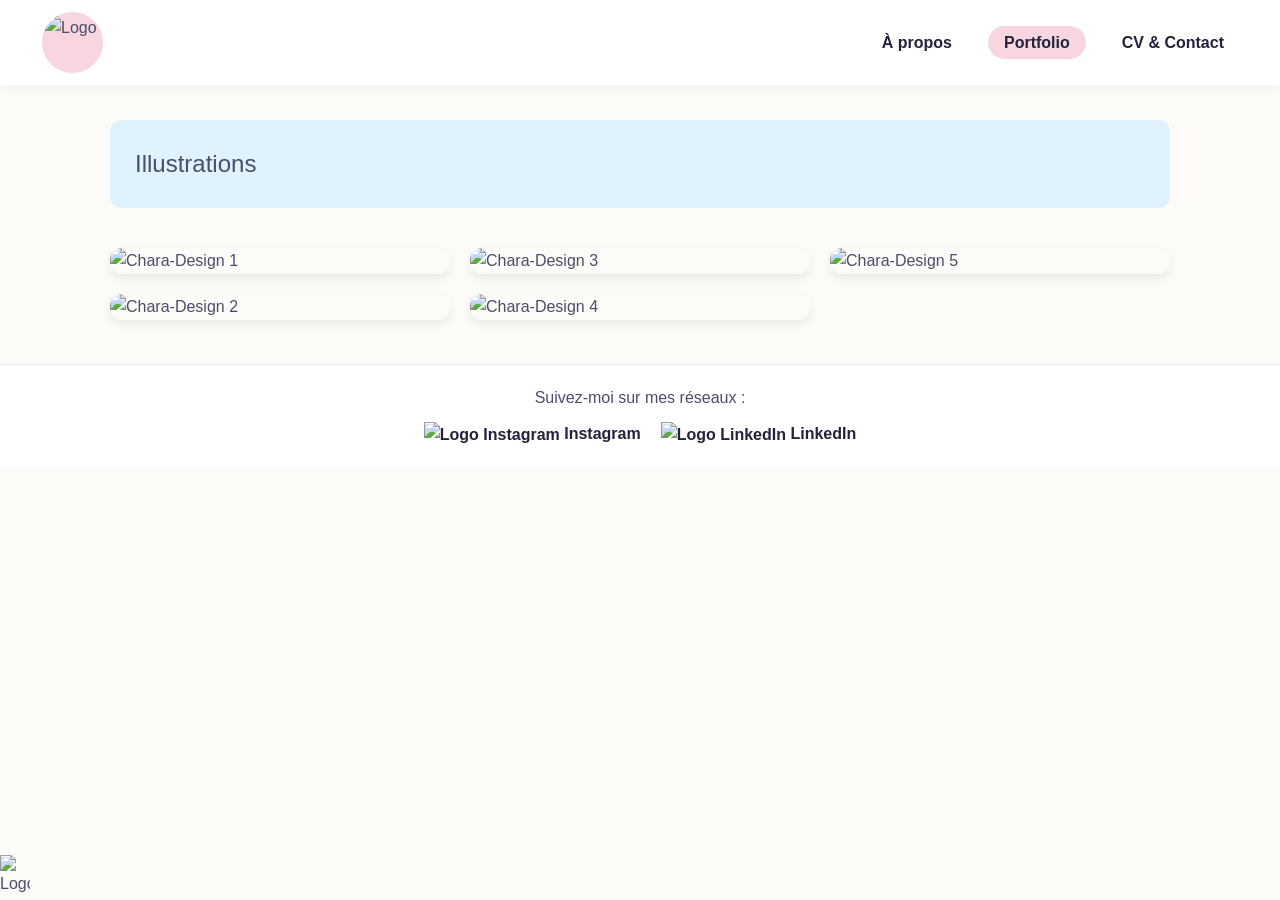
==== chara-design.html @ 103e13c9 "Add files via upload" ====
<!DOCTYPE html>
<html lang="fr">
<head>
  <meta charset="UTF-8">
  <meta name="viewport" content="width=device-width, initial-scale=1.0">
  <title>Chara-Design - Portfolio</title>
  <link rel="stylesheet" href="style.css">
</head>
<body>

  <header>
    <nav class="navbar">
      <div class="logo-circle">
        <img src="img/logo.png" alt="Logo">
      </div>
      <ul class="nav-links">
        <li><a href="index.html">À propos</a></li>
        <li class="dropdown">
          <a href="#" class="active">Portfolio</a>
          <div class="dropdown-content">
            <a href="chara-design.html">Chara Design</a>
            <a href="illustration.html">Illustrations</a>
            <a href="posing.html">Posing</a>
          </div>
        </li>
        <li><a href="cv-contact.html">CV & Contact</a></li>
      </ul>
    </nav>
  </header>

  <main class="container page-content">
    <section class="intro-box">
      <h1>Illustrations</h1>
    </section>

    <section class="masonry-grid">
      
      <div class="masonry-item" data-title="Nom du dessin 1" data-tags="Digital, Logiciel" data-images="img/charadesign1_part1.jpeg, img/charadesign1_part2.jpeg, img/charadesign1_part3.jpeg, img/charadesign1_part4.jpeg">
        <img src="img/charadesign1_part1.jpeg" alt="Chara-Design 1">
      </div>
      
      <div class="masonry-item" data-title="Nom du dessin 2" data-tags="Digital, Logiciel">
        <img src="img/charadesign2.jpeg" alt="Chara-Design 2">
      </div>

      <div class="masonry-item" data-title="Nom du dessin 3" data-tags="Digital, Logiciel">
        <img src="img/charadesign3.jpeg" alt="Chara-Design 3">
      </div>

      <div class="masonry-item" data-title="Nom du dessin 4" data-tags="Digital, Logiciel">
        <img src="img/charadesign4.jpeg" alt="Chara-Design 4">
      </div>

      <div class="masonry-item" data-title="Nom du dessin 5" data-tags="Digital, Logiciel" data-images="img/charadesign5_part1.jpeg, img/charadesign5_part2.jpeg">
        <img src="img/charadesign5_part1.jpeg" alt="Chara-Design 5">
      </div>

    </section>
  </main>

  <footer>
    <p>Suivez-moi sur mes réseaux :</p>
    <div class="social-links">
      <a href="#"><img src="img/instagram.jpeg" alt="Logo Instagram" width="17px" height="17px"> Instagram</a>
      <a href="https://www.linkedin.com/in/clara-sucilea-72500a3ab/"><img src="img/linkedin.png" alt="Logo LinkedIn" width="15px" height="15px"> LinkedIn</a>
    </div>
  </footer>

  <div class="scroll-logo-container">
    <img src="img/logo_balade/droite.png" id="scroll-logo" alt="Logo Animé">
  </div>

  <div id="lightbox">
    <span class="close-lightbox" id="close-lightbox">&times;</span>

    <button class="lightbox-btn prev-lightbox" id="prev-lb">◀</button>

    <div class="lightbox-content-wrapper">
      <img id="lightbox-img" src="" alt="Zoom">
      <div class="lightbox-info">
        <h3 id="lightbox-title">Titre</h3>
        <div id="lightbox-tags"></div>
      </div>
    </div>
    <button class="lightbox-btn next-lightbox" id="next-lb">▶</button>
  </div>

  <script src="script.js"></script>
</body>
</html>
---- style.css ----
@font-face {
  font-family: 'behove';
  src: url('fonts/Behove.ttf') format('opentype'); 
  font-weight: normal;
  font-style: normal;
}

/* Variables de couleurs Pastel */
:root {
  --bg-color: #fdfbf7;
  --header-bg: rgba(255, 255, 255, 0.85);
  --primary-pink: #f7d6e0;
  --accent-purple: #b8c0ff;
  --accent-green: #d8f3dc;
  --accent-blue: #e0f2fe;
  --text-color: #4a4e69;
  --text-dark: #22223b;
  --card-bg: #ffffff;
}

* {
  box-sizing: border-box;
  margin: 0;
  padding: 0;
}

body {
  font-family: 'Segoe UI', Tahoma, Geneva, Verdana, sans-serif;
  background-color: var(--bg-color);
  color: var(--text-color);
  line-height: 1.6;
}

/* Header & Menu Nav Fille */
header {
  position: fixed;
  top: 0;
  left: 0;
  width: 100%;
  z-index: 1000;
  background-color: var(--header-bg);
  backdrop-filter: blur(5px);
  box-shadow: 0 2px 10px rgba(0, 0, 0, 0.05);
}

img {
  max-width: 100%;
  height: auto;
}

h1, h2, h3 {
  font-family: 'behove', cursive, sans-serif; 
  font-weight: normal;
}

/* Menu */
.navbar {
  display: flex;
  justify-content: space-between;
  align-items: center;
  padding: 10px 40px;
}

.logo-circle {
  width: 65px;
  height: 65px;
  border-radius: 50%;
  background-color: var(--primary-pink);
  overflow: hidden;
  border: 2px solid white;
  display: flex;
  justify-content: center;
  align-items: center;
}

.logo-circle img {
  width: 90%;
  height: 90%;
  object-fit: contain;
}

.nav-links {
  display: flex;
  list-style: none;
  gap: 20px;
}

.nav-links a {
  text-decoration: none;
  color: var(--text-dark);
  font-weight: 600;
  padding: 8px 16px;
  border-radius: 20px;
  transition: background-color 0.3s;
}

.nav-links a:hover, .nav-links a.active {
  background-color: var(--primary-pink);
}

/* Submenu pour le Portfolio */
.dropdown {
  position: relative;
}

.dropdown-content {
  display: none;
  position: absolute;
  top: 100%;
  left: 0;
  background-color: var(--card-bg);
  box-shadow: 0 4px 8px rgba(0,0,0,0.1);
  border-radius: 10px;
  overflow: hidden;
  min-width: 160px;
}

.dropdown:hover .dropdown-content {
  display: block;
}

.dropdown-content a {
  display: block;
  padding: 10px 15px;
  color: var(--text-dark);
}

/* Bannière d'accueil */
.hero-banner {
  height: 60vh;
  background: linear-gradient(135deg, var(--primary-pink), var(--accent-purple));
  background-size: cover;
  background-position: center;
  display: flex;
  align-items: center;
  padding-left: 50px;
  margin-top: 70px;
}

.hero-text h1 {
  font-size: 5rem;
  color: var(--text-dark);
  text-shadow: 2px 2px 4px rgba(255, 255, 255, 0.6);
}

/* Structure générale */
.container {
  max-width: 1100px;
  margin: 40px auto;
  padding: 0 20px;
}

.page-content {
  margin-top: 120px; 
}

/* Page À Propos et Contact (INCHANGÉ) */
.about-section {
  display: flex;
  gap: 40px;
  align-items: center;
  margin-bottom: 50px;
}

.profile-pic {
  width: 250px;
  height: 250px;
  border-radius: 50%;
  object-fit: cover;
  border: 5px solid var(--accent-green);
}

.resume-section {
  position: relative;
  background-color: var(--card-bg);
  padding: 30px;
  border-radius: 15px;
  box-shadow: 0 4px 15px rgba(0, 0, 0, 0.03);
  margin-bottom: 30px;
}

.resume-section h2 {
  color: var(--text-dark);
  border-bottom: 3px solid var(--primary-pink);
  display: inline-block;
  margin-bottom: 15px;
}

.contact-link {
  color: var(--text-dark);
  text-decoration: none;
  transition: color 0.3s;
}

.contact-image {
  position: absolute;
  width: 60px;
  top: 0px;
  right: -45px;
}

.cv-download {
  text-align: center;
  margin-bottom: 40px;
}

.btn-download {
  display: inline-block;
  background-color: var(--primary-pink);
  color: var(--text-dark);
  padding: 12px 25px;
  border-radius: 25px;
  text-decoration: none;
  font-weight: bold;
  transition: background-color 0.3s;
}

.btn-download:hover {
  background-color: var(--accent-purple);
}

/* NOUVEAU : Page Portfolio - Grille Masonry (Pinterest style) */
.intro-box {
  background-color: var(--accent-blue);
  padding: 25px;
  border-radius: 12px;
  margin-bottom: 40px;
}

.masonry-grid {
  column-count: 3; /* 3 colonnes d'images */
  column-gap: 20px; /* Espace entre les colonnes */
}

.masonry-item {
  break-inside: avoid; /* Empêche l'image d'être coupée entre deux colonnes */
  margin-bottom: 20px; /* Espace en dessous de l'image */
  cursor: pointer;
  transition: transform 0.3s ease;
  position: relative;
}

.masonry-item:hover {
  transform: scale(1.02); /* Petit zoom au survol */
}

.masonry-item img {
  width: 100%;
  display: block;
  border-radius: 12px;
  box-shadow: 0 4px 10px rgba(0, 0, 0, 0.08);
}

#lightbox {
  display: none; 
  position: fixed;
  top: 0; left: 0; width: 100%; height: 100%;
  background-color: rgba(0, 0, 0, 0.9);
  z-index: 2000;
  align-items: center;
  justify-content: center;
}

.lightbox-content-wrapper {
  display: flex;
  flex-direction: column;
  align-items: center;
  max-width: 85%;
  max-height: 90vh;
}

#lightbox-img {
  max-width: 100%;
  max-height: 75vh;
  object-fit: contain;
  border: 15px solid white;
  border-bottom: none; /* Relie l'image à la zone de texte */
  background-color: white;
  border-radius: 8px 8px 0 0;
}

.lightbox-info {
  background-color: white;
  width: 100%;
  padding: 20px;
  border-radius: 0 0 8px 8px;
  text-align: center;
  border-top: 2px solid #f0f0f0; /* Petite ligne discrète entre image et texte */
}

.lightbox-info h3 {
  margin-bottom: 10px;
  color: var(--text-dark);
}

.tag {
  display: inline-block;
  background-color: var(--primary-pink);
  padding: 5px 12px;
  font-size: 0.85rem;
  border-radius: 20px;
  margin: 0 5px;
  font-weight: 600;
  color: var(--text-dark);
}

.close-lightbox {
  position: absolute;
  top: 20px;
  right: 30px;
  color: white;
  font-size: 3rem;
  font-weight: bold;
  cursor: pointer;
  transition: color 0.3s;
  z-index: 2010;
}

.close-lightbox:hover {
  color: var(--primary-pink);
}

/* Footer et Logo défilant (INCHANGÉ) */
footer {
  background-color: var(--card-bg);
  text-align: center;
  padding: 20px;
  position: relative;
  border-top: 1px solid #eee;
}

.social-links {
  display: flex;
  justify-content: center;
  align-items: center;
  gap: 20px;
  margin-top: 10px;
}

.social-links img {
  width: 17px;
  height: 17px;
  vertical-align: middle;
}

.social-links a {
  text-decoration: none;
  color: var(--text-dark);
  font-weight: bold;
  transition: color 0.3s ease;
}

.social-links a:hover {
  color: var(--primary-pink);
}

.scroll-logo-container {
  position: fixed;
  bottom: 45px;
  left: 0;
  width: 100%;
  pointer-events: none;
  z-index: 999;
}

#scroll-logo {
  width: 30px;
  height: auto;
  position: absolute;
  left: 0;
  transition: left 0.1s ease-out;
}

/* --- ADAPTATION POUR MOBILE ET TABLETTES --- */
@media (max-width: 768px) {
  .navbar {
    flex-direction: column;
    padding: 15px;
  }
  .nav-links {
    margin-top: 15px;
    flex-wrap: wrap;
    justify-content: center;
    gap: 10px;
  }
  .hero-text h1 {
    font-size: 3rem;
  }
  .about-section {
    flex-direction: column;
    text-align: center;
  }
  .hero-banner {
    padding-left: 20px;
    justify-content: center;
    text-align: center;
    margin-top: 170px;
  }
  .page-content {
    margin-top: 200px; 
  }
  .resume-section {
    padding: 20px;
    margin-right: 10px;
  }
  .contact-image {
    width: 45px;
    right: -30px;
  }
  
  /* Masonry s'adapte sur mobile (2 puis 1 colonne) */
  .masonry-grid {
    column-count: 2;
  }
}

@media (max-width: 500px) {
  .masonry-grid {
    column-count: 1; /* 1 seule image par ligne sur tout petit écran */
  }
}

/* --- Boutons Flèches pour la Lightbox --- */
.lightbox-btn {
  position: absolute;
  top: 50%;
  transform: translateY(-50%);
  background-color: rgba(255, 255, 255, 0.2);
  border: 2px solid white;
  border-radius: 50%;
  width: 50px;
  height: 50px;
  font-size: 1.5rem;
  color: white;
  cursor: pointer;
  display: flex;
  justify-content: center;
  align-items: center;
  transition: background-color 0.3s;
  z-index: 2010; /* Pour être sûr qu'ils soient au-dessus du reste */
}

.lightbox-btn:hover {
  background-color: var(--primary-pink);
  border-color: var(--primary-pink);
}

.prev-lightbox { left: 20px; }
.next-lightbox { right: 20px; }

/* Adaptation pour mobile (flèches plus visibles sur petit écran) */
@media (max-width: 768px) {
  .lightbox-btn {
    background-color: rgba(255, 255, 255, 0.6);
    color: var(--text-dark);
    border-color: var(--text-dark);
    width: 40px;
    height: 40px;
    font-size: 1.2rem;
  }

  .resume-item {
    flex-direction: column; /* Met la date au-dessus du texte sur mobile */
    gap: 8px;
  }
  .resume-date {
    flex: auto;
  }
}

/* =========================================
   STYLE POUR LES EXPERIENCES ET FORMATIONS
   ========================================= */
.resume-item {
  display: flex;
  gap: 20px;
  margin-bottom: 25px;
  padding-bottom: 20px;
  border-bottom: 1px dashed var(--accent-purple); /* Petite ligne de séparation discrète */
}

.resume-item:last-child {
  margin-bottom: 0;
  padding-bottom: 0;
  border-bottom: none; /* Enlève la ligne sous le dernier élément */
}

.resume-date {
  flex: 0 0 140px; /* Fixe la largeur de la colonne de gauche pour aligner les dates */
}

.resume-date-badge {
  display: inline-block;
  background-color: var(--primary-pink);
  color: var(--text-dark);
  padding: 5px 12px;
  border-radius: 20px;
  font-size: 0.85rem;
  font-weight: bold;
  text-align: center;
}

.resume-content {
  flex: 1; /* Prend tout le reste de la place à droite */
}

.resume-content h3 {
  font-family: 'Segoe UI', Tahoma, Geneva, Verdana, sans-serif; /* J'enlève la police 'behove' ici pour que ce soit plus lisible */
  font-size: 1.1rem;
  font-weight: bold;
  color: var(--text-dark);
  margin-bottom: 3px;
}

.resume-location {
  display: block;
  font-size: 0.9rem;
  font-weight: 600;
  color: #777; /* Un gris discret pour le lieu */
  margin-bottom: 8px;
  font-style: italic;
}

.resume-desc {
  font-size: 0.95rem;
  color: var(--text-color);
  line-height: 1.5;
}
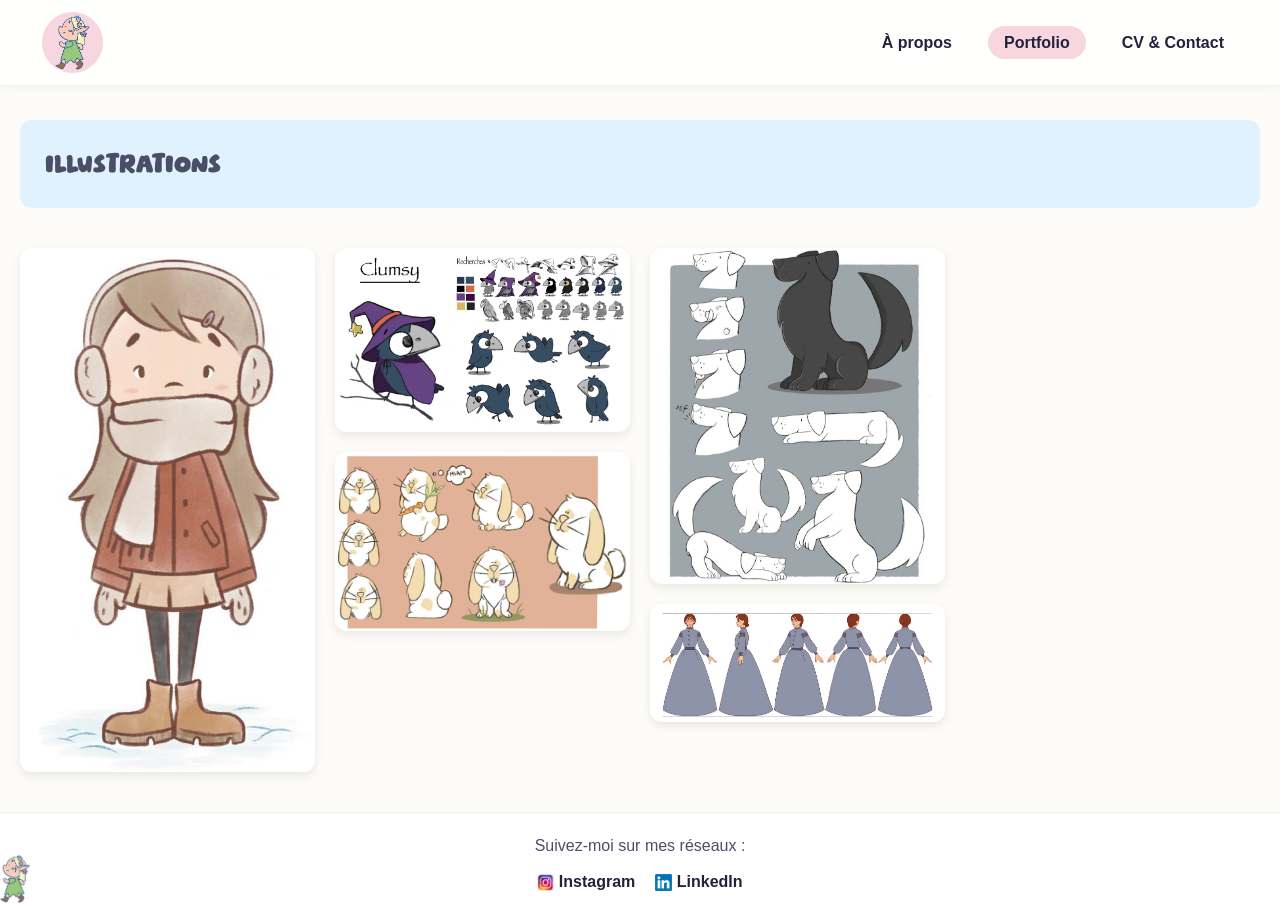
==== commit be843f2c: "Add files via upload" ====
--- a/chara-design.html
+++ b/chara-design.html
@@ -28,7 +28,7 @@
     </nav>
   </header>
 
-  <main class="container page-content">
+  <main class="container-portfolio page-content">
     <section class="intro-box">
       <h1>Illustrations</h1>
     </section>
--- a/style.css
+++ b/style.css
@@ -150,6 +150,12 @@
   padding: 0 20px;
 }
 
+.container-portfolio {
+  max-width: 1300px;
+  margin: 40px auto;
+  padding: 0 20px;
+}
+
 .page-content {
   margin-top: 120px; 
 }
@@ -228,7 +234,7 @@
 }
 
 .masonry-grid {
-  column-count: 3; /* 3 colonnes d'images */
+  column-count: 4; /* 3 colonnes d'images */
   column-gap: 20px; /* Espace entre les colonnes */
 }
 
